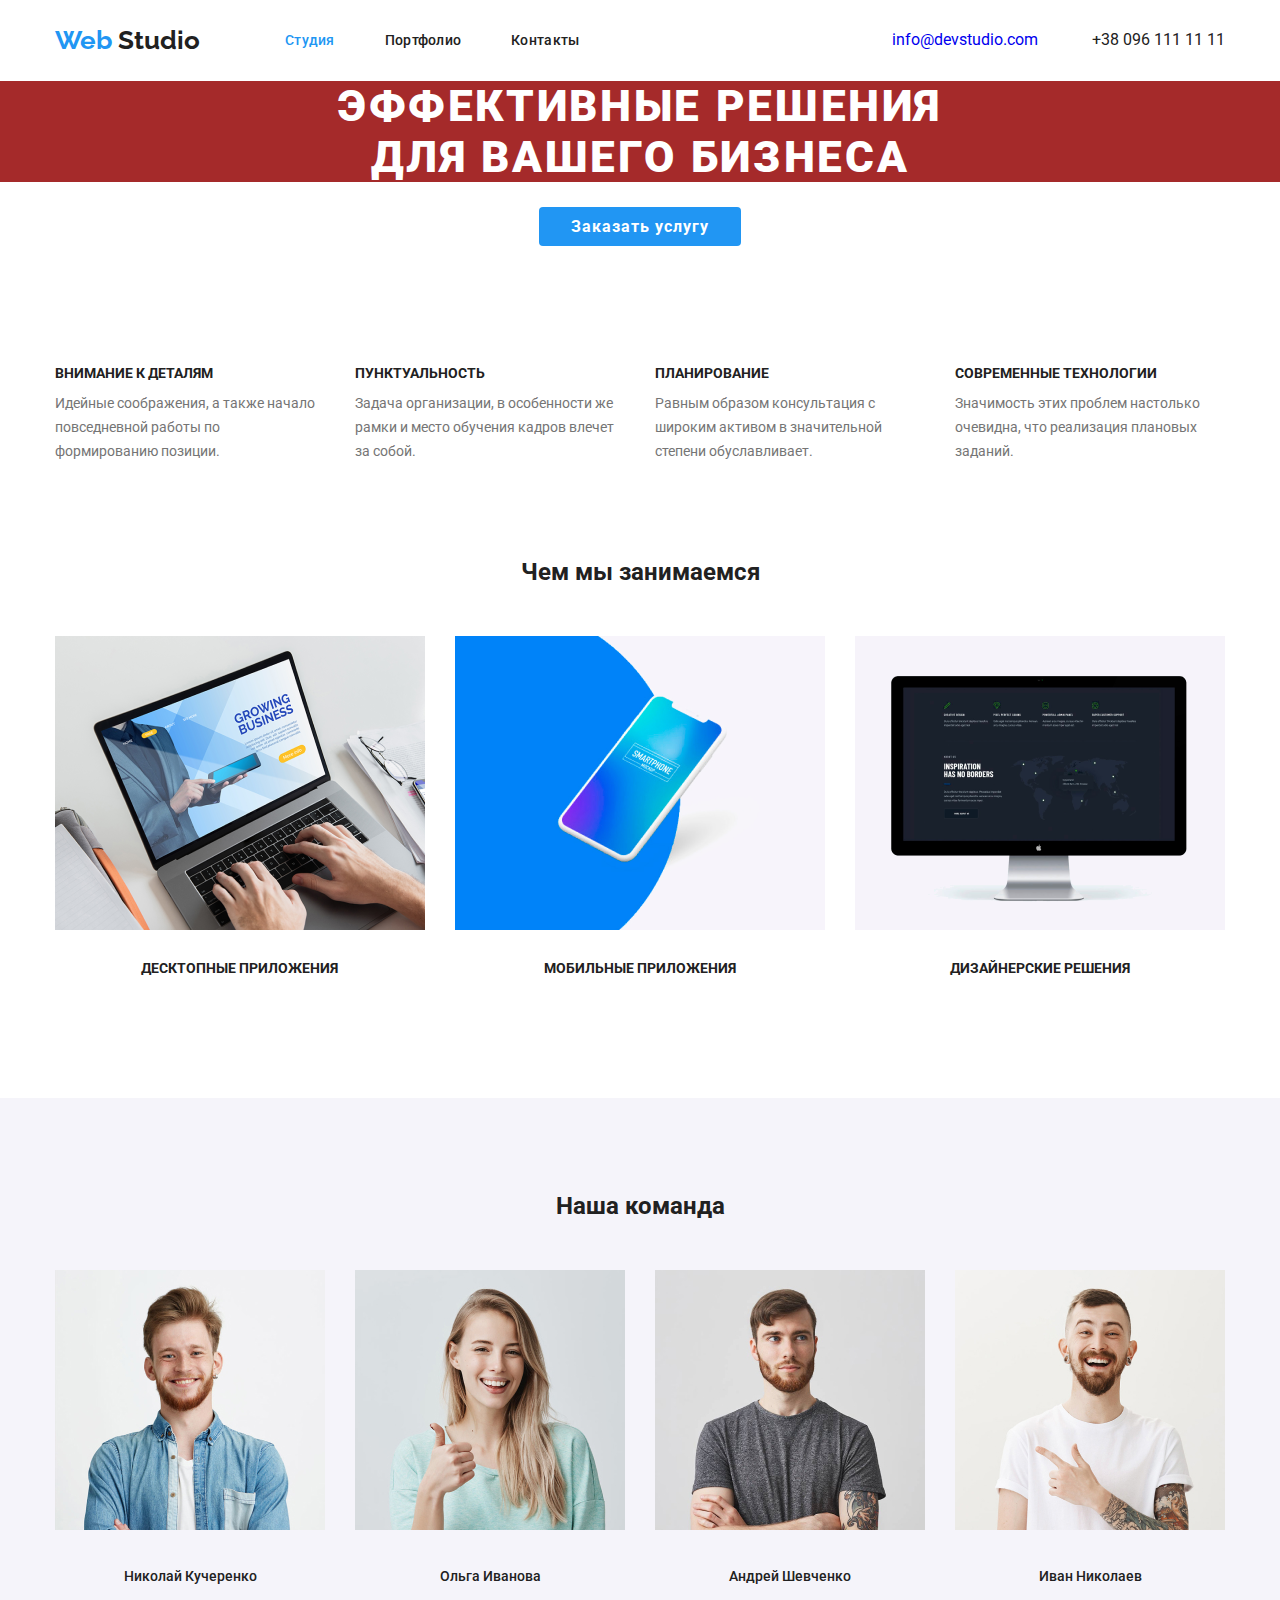
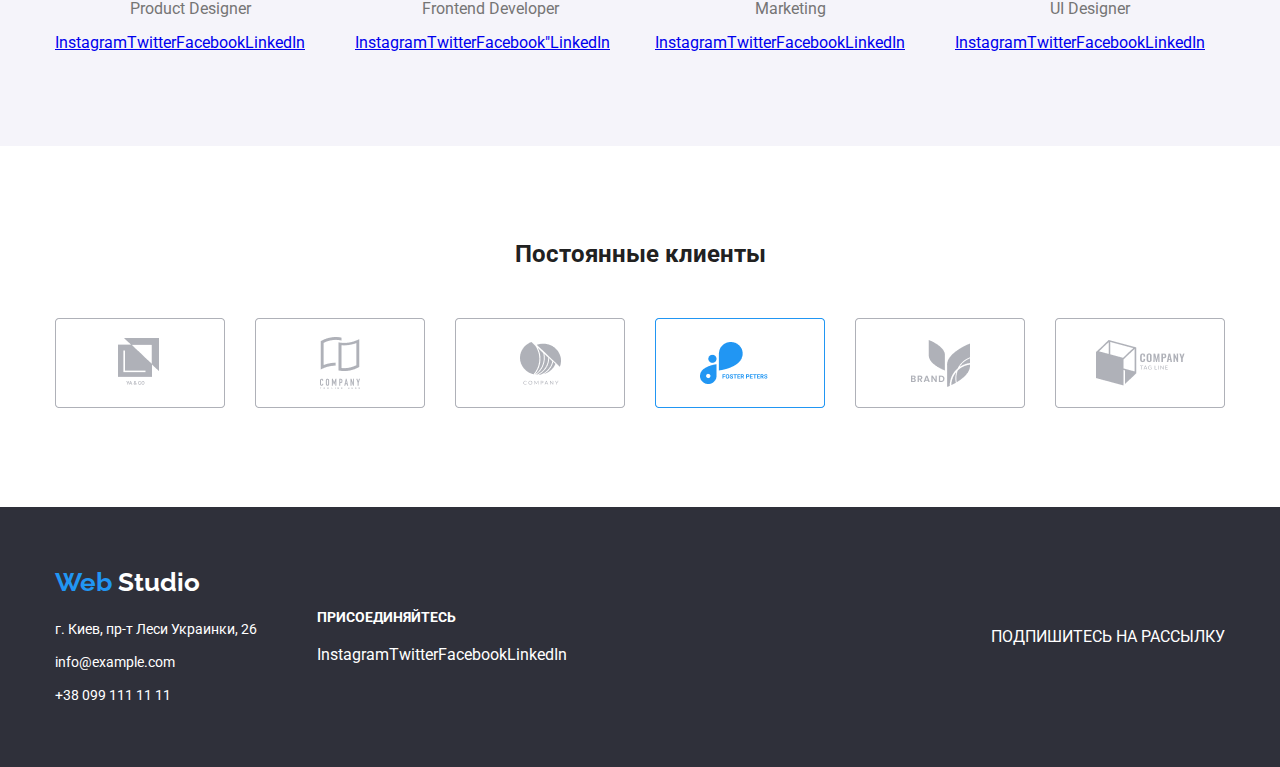
==== index.html @ 1de82f8b "Files from HW 3 added" ====
<!DOCTYPE html>
<html lang="ru">
  <head>
    <meta charset="UTF-8" />
    <meta name="viewport" content="width=device-width, initial-scale=1.0" />
    <title>Студия</title>
    <link
      href="https://fonts.googleapis.com/css2?family=Raleway:wght@700&family=Roboto:wght@400;500;700;900&display=swap"
      rel="stylesheet"
    />
    <link rel="stylesheet" href="./css/normalize.css" />
    <link rel="stylesheet" href="./css/styles.css" />
  </head>

  <body>
    <header class="page-header">
      <div class="container flexbox page-content">
        <a class="logo link" href="./">
          <span>
            <span class="web"> Web </span>
            <span class="studio">Studio</span>
          </span>
        </a>

        <nav class="navigation">
          <ul class="site-nav list menu-list">
            <li class="menu-item">
              <a href="#" class="link current">Студия</a>
            </li>
            <li class="menu-item">
              <a href="./portfolio.html" class="link">Портфолио</a>
            </li>
            <li class="menu-item"><a href="#" class="link">Контакты</a></li>
          </ul>
        </nav>
        <div class="contact-us">
          <a href="mailto:info@devstudio.com" class="mail-link link"
            >info@devstudio.com</a
          >
          <a href="tel:+380961111111" class="tel-link link"
            >+38 096 111 11 11</a
          >
        </div>
      </div>
    </header>
    <main>
      <section class="hero">
        <h1 class="hero-title">
          Эффективные решения <br />
          для вашего бизнеса
        </h1>
        <a class="button link" href="#">Заказать услугу</a>
      </section>
      <section class="section section-padding advantage">
        <div class="container flexbox">
          <h2 class="section-title visually-hidden">Наши преимущества</h2>
          <ul class="list advantage-list">
            <li class="advantage-item">
              <h3 class="advantage-title">Внимание к деталям</h3>
              <p class="advantage-text">
                Идейные соображения, а также начало повседневной работы по
                формированию позиции.
              </p>
            </li>
            <li class="advantage-item">
              <h3 class="advantage-title">Пунктуальность</h3>
              <p class="advantage-text">
                Задача организации, в особенности же рамки и место обучения
                кадров влечет за собой.
              </p>
            </li>
            <li class="advantage-item">
              <h3 class="advantage-title">Планирование</h3>
              <p class="advantage-text">
                Равным образом консультация с широким активом в значительной
                степени обуславливает.
              </p>
            </li>
            <li class="advantage-item">
              <h3 class="advantage-title">Современные технологии</h3>
              <p class="advantage-text">
                Значимость этих проблем настолько очевидна, что реализация
                плановых заданий.
              </p>
            </li>
          </ul>
        </div>
      </section>
      <section class="section padding-bottom occupations">
        <div class="container">
          <h2 class="section-title">Чем мы занимаемся</h2>
          <ul class="list occupations-list">
            <li class="occupations-item">
              <img src="./images/desktop-app.png" alt="Десктопные приложения" />
              <p class="work-title">Десктопные приложения</p>
            </li>
            <li class="occupations-item">
              <img src="./images/mobile-app.png" alt="Мобильные приложения" />
              <p class="work-title">Мобильные приложения</p>
            </li>
            <li class="occupations-item">
              <img
                src="./images/design-solution.png"
                alt="Дизайнерские решения"
              />
              <p class="work-title">Дизайнерские решения</p>
            </li>
          </ul>
        </div>
      </section>
      <section class="section team-background section-padding members">
        <div class="container">
          <h2 class="section-title">Наша команда</h2>
          <ul class="list members-list">
            <li class="members-item">
              <img src="./images/team-1.jpg" alt="Николай Кучеренко" />
              <h3 class="team">Николай Кучеренко</h3>
              <p class="team-position" lang="en">Product Designer</p>
              <ul class="socials-list list">
                <li>
                  <a href="#" aria-label="ссылка Instagram">Instagram</a>
                </li>
                <li>
                  <a href="#" aria-label="ссылка Twitter">Twitter</a>
                </li>
                <li>
                  <a href="#" aria-label="ссылка Facebook">Facebook</a>
                </li>
                <li>
                  <a href="#" aria-label="ссылка LinkedIn">LinkedIn</a>
                </li>
              </ul>
            </li>
            <li class="members-item">
              <img src="./images/team-2.jpg" alt="Ольга Иванова" />
              <h3 class="team">Ольга Иванова</h3>
              <p class="team-position" lang="en">Frontend Developer</p>
              <ul class="socials-list list">
                <li>
                  <a href="#" aria-label="ссылка Instagram">Instagram</a>
                </li>
                <li>
                  <a href="#" aria-label="ссылка Twitter">Twitter</a>
                </li>
                <li>
                  <a href="#" aria-label="ссылка Facebook">Facebook"</a>
                </li>
                <li>
                  <a href="#" aria-label="ссылка LinkedIn">LinkedIn</a>
                </li>
              </ul>
            </li>
            <li class="members-item">
              <img src="./images/team-3.jpg" alt="Андрей Шевченко" />
              <h3 class="team">Андрей Шевченко</h3>
              <p class="team-position" lang="en">Marketing</p>
              <ul class="socials-list list">
                <li>
                  <a href="#" aria-label="ссылка Instagram">Instagram</a>
                </li>
                <li>
                  <a href="#" aria-label="ссылка Twitter">Twitter</a>
                </li>
                <li>
                  <a href="#" aria-label="ссылка Facebook">Facebook</a>
                </li>
                <li>
                  <a href="#" aria-label="ссылка LinkedIn">LinkedIn</a>
                </li>
              </ul>
            </li>
            <li class="members-item">
              <img src="./images/team-4.jpg" alt="Иван Николаев" />
              <h3 class="team">Иван Николаев</h3>
              <p class="team-position" lang="en">UI Designer</p>
              <ul class="socials-list list">
                <li>
                  <a href="#" aria-label="ссылка Instagram">Instagram</a>
                </li>
                <li>
                  <a href="#" aria-label="ссылка Twitter">Twitter</a>
                </li>
                <li>
                  <a href="#" aria-label="ссылка Facebook">Facebook</a>
                </li>
                <li>
                  <a href="#" aria-label="ссылка LinkedIn">LinkedIn</a>
                </li>
              </ul>
            </li>
          </ul>
        </div>
      </section>
      <section class="section clients section-padding">
        <div class="container">
          <h2 class="section-title">Постоянные клиенты</h2>
          <ul class="list clients-list">
            <li class="clients-item">
              <img src="./images/client-1.png" alt="Client-1" />
            </li>
            <li class="clients-item">
              <img src="./images/client-2.png" alt="Client-2" />
            </li>
            <li class="clients-item">
              <img src="./images/client-3.png" alt="Client-3" />
            </li>
            <li class="clients-item">
              <img src="./images/client-4.png" alt="Client-4" />
            </li>
            <li class="clients-item">
              <img src="./images/client-5.png" alt="Client-5" />
            </li>
            <li class="clients-item">
              <img src="./images/client-6.png" alt="Client-6" />
            </li>
          </ul>
        </div>
      </section>
    </main>
    <footer class="footer">
      <div class="container footer-flex">
        <div class="footer-info">
          <a class="link logo logo-footer" href="./"
            ><span class="web"> Web </span>
            <span class="studio-footer"> Studio </span></a
          >
          <address>
            <ul class="list contacts">
              <li class="contacts-item">
                <a
                  href="https://goo.gl/maps/ffvtFqzXijoDNauG9"
                  target="_blank"
                  rel="noopener noreferrer"
                  class="link"
                  >г. Киев, пр-т Леси Украинки, 26</a
                >
              </li>
              <li class="contacts-item">
                <a href="mailto:info@example.com " class="link"
                  >info@example.com</a
                >
              </li>
              <li class="contacts-item">
                <a href="tel:+380991111111" class="link">+38 099 111 11 11</a>
              </li>
            </ul>
          </address>
        </div>
        <div class="footer-join">
          <p class="call">Присоединяйтесь</p>
          <ul class="join-list list">
            <li>
              <a
                class="link"
                href="https://www.instagram.com/"
                target="_blank"
                rel="noopener noreferrer"
                aria-label="ссылка Инстаграм"
                >Instagram
              </a>
            </li>
            <li>
              <a
                class="link"
                href="https://twitter.com/"
                target="_blank"
                rel="noopener noreferrer"
                aria-label="ссылка Твиттер"
              >
                Twitter</a
              >
            </li>
            <li>
              <a
                class="link"
                href="https://facebook.com/"
                target="_blank"
                rel="noopener noreferrer"
                aria-label="ссылка Фейсбук"
              >
                Facebook</a
              >
            </li>
            <li>
              <a
                class="link"
                href="https://www.linkedin.com/"
                target="_blank"
                rel="noopener noreferrer"
                aria-label="ссылка Линкедин"
                >LinkedIn
              </a>
            </li>
          </ul>
        </div>
        <div class="subscribe">
          <p>Подпишитесь на рассылку</p>
        </div>
      </div>
    </footer>
  </body>
</html>
---- css/styles.css ----
/*
Font-family:
Logo:Raleway 700
Text: Roboto 400, 500, 700
*/

/*
Palette:
title-color:#212121;
text-colour:#757575;
white-color:#FFFFFF;
accent-color:#2196F3;
*/

:root {
  --title-color: #212121;
  --text-color: #757575;
  --white-color: #ffffff;
  --accent-color: #2196f3;
  --team-color: #f5f4fa;
}

html {
  box-sizing: border-box;
}
*,
*::before,
*::after {
  box-sizing: inherit;
}

body {
  margin: 0;
  color: var(--text-color);
  background-color: var(--white-color);

  font-family: roboto, sans-serif;
}

h1,
h2,
h3,
p {
  margin-top: 0;
  margin-bottom: 0;
}

.container {
  width: 1200px;
  padding-left: 15px;
  padding-right: 15px;
  margin-left: auto;
  margin-right: auto;
  /* outline: 2px solid tomato; */
}

/* .section {
  background-color: aqua;
  outline: 2px solid black;
} */

.section-padding {
  padding-top: 94px;
  padding-bottom: 94px;
}

.padding-bottom {
  padding-bottom: 94px;
}

.flexbox {
  display: flex;
  /* justify-content: flex-end; */
  align-items: center;
}

.list {
  list-style: none;
  padding: 0;
  margin: 0;
}

.menu-list {
  display: flex;
}

.menu-item:not(:last-child) {
  margin-right: 50px;
  /* padding: 32px; */
}

.contact-us {
  margin-left: auto;
}

.page-content {
  /* display: flex; */
  padding-top: 25px;
  padding-bottom: 25px;
  align-items: center;
  background-color: #ffffff;
}

.link {
  text-decoration: none;
}

/* Logo */

.logo {
  font-family: Raleway;
  font-weight: 700;
  font-size: 26px;
  line-height: 1.19;

  margin-right: 85px;

  color: var(--accent-color);
}

.web {
  color: var(--accent-color);
}

.studio {
  color: var(--title-color);
}

.studio-footer {
  color: var(--white-color);
}

.logo:hover {
  background-color: blueviolet;
}

.mail-link {
  margin-right: 50px;
}

.tel-link {
  margin-right: 0;
  color: var(--title-color);
}

/* Site-nav */

.site-nav {
  font-weight: 500;
  font-size: 14px;
  line-height: 16px;
  letter-spacing: 0.02em;

  color: var(--title-color);
}

.site-nav .link {
  text-decoration: none;
  color: var(--title-color);
}

.site-nav .link:hover,
.site-nav .link:focus {
  color: var(--accent-color);
}

.site-nav .link.current {
  color: var(--accent-color);
}
/* Section */
.section-title {
  color: var(--title-color);
  margin-bottom: 50px;

  font-weight: 700;
  font-size: 36;
  line-height: 1.17;
  text-align: center;
}

/* Hero */

.hero {
  text-align: center;
}
.hero-title {
  font-weight: 900;
  font-size: 44px;
  line-height: 1, 36;

  text-align: center;
  letter-spacing: 0.06em;
  text-transform: uppercase;

  color: var(--white-color);
  background-color: brown;

  margin-top: 0;
  margin-bottom: 30px;
}

.button {
  font-weight: 700;
  font-size: 16px;
  line-height: 1.88;
  letter-spacing: 0.06em;

  color: var(--white-color);
  background-color: var(--accent-color);
  padding: 10px 32px;
  border: none;
  border-radius: 4px;
  min-width: 200px;
}

/* Work and Advantages */

.visually-hidden {
  position: absolute !important;
  clip: rect(1px 1px 1px 1px);
  /* IE6, IE7 */
  clip: rect(1px, 1px, 1px, 1px);
  padding: 0 !important;
  border: 0 !important;
  height: 1px !important;
  width: 1px !important;
  overflow: hidden;
}

.advantage-title {
  margin-top: 30px;
}

.advantage-title,
.work-title {
  font-weight: 700;
  font-size: 14px;
  line-height: 1.14;
  text-transform: uppercase;
  color: var(--title-color);
}

.work-title {
  padding-top: 27px;
  padding-bottom: 27px;
  text-align: center;
}

.advantage-item,
.members-item {
  width: calc((100% - 30px * 3) / 4);
}

.advantage-item:not(:nth-child(4n)),
.members-item:not(:nth-child(4n)) {
  margin-right: 30px;
}

.advantage-text {
  margin-top: 10px;
}

.advantage-text,
.contacts {
  font-style: normal;
  font-weight: 400;
  font-size: 14px;
  line-height: 1.71;
}

/* Flexbox */

.advantage-list,
.occupations-list,
.members-list,
.socials-list,
.clients-list,
.project-list {
  display: flex;
  flex-wrap: wrap;
}

.occupations-item {
  width: calc((100% - 30px * 2) / 3);
}

.occupations-item:not(:nth-child(3n)) {
  margin-right: 30px;
}

/* Team */

.team-background {
  background-color: var(--team-color);
}

.team {
  color: var(--title-color);
  font-weight: 500;
  font-size: 14px;
  line-height: 1.71;
  margin-top: 30px;
  text-align: center;
}

.team-position {
  font-size: 16px;
  line-height: 1.19;
  margin-top: 10px;
  margin-bottom: 16px;
  text-align: center;
}
/* Clients */

.clients-item {
  width: calc((100% - 30px * 5) / 6);
}

.clients-item:not(:nth-child(6n)) {
  margin-right: 30px;
}

/* Footer */
.footer {
  background: #2f303a;
  color: var(--white-color);
  padding-top: 60px;
  padding-bottom: 60px;
}

.footer-flex {
  display: flex;
  align-items: center;
}

.footer-info {
  margin-right: 30px;
}

.footer .link {
  color: var(--white-color);
}

.logo-footer {
  display: inline-block;
  margin-bottom: 20px;
}

.call {
  font-weight: 700;
  font-size: 14px;
  line-height: 1.14;
  text-transform: uppercase;
  margin-bottom: 20px;
}

.contacts {
  margin-right: 30px;
}

.contacts-item:not(:last-child) {
  margin-bottom: 9px;
}

.subscribe {
  margin-left: auto;
  text-transform: uppercase;
}

.join-list {
  display: flex;
}

/* Styles for Portfolio */

.button-list {
  display: flex;
  margin-bottom: 56px;
  justify-content: center;
}

.button-item:not(:last-child) {
  margin-right: 8px;
}

.button-filter {
  font-weight: 500;
  font-size: 16px;
  line-height: 1.62;

  color: var(--title-color);
  padding: 6px 22px;
  border-radius: 4px;
  border: none;
  background-color: var(--team-color);
  color: var(--title-color);
}

.button-filter:hover,
.button-filter:focus {
  color: var(--white-color);
  background-color: var(--accent-color);
}

.project-item {
  width: calc((100% - 30px * 2) / 3);
  margin-bottom: 30px;
}

.project-item:not(:nth-child(3n)) {
  margin-right: 30px;
}

.project-title {
  font-weight: 700;
  font-size: 18px;
  line-height: 2;
  letter-spacing: 0.06em;
  color: var(--title-color);

  padding-top: 20px;
  padding-left: 24px;
}

.project-type {
  font-weight: 400;
  font-size: 18px;
  line-height: 1.88;

  color: var(--text-color);
  padding-top: 4px;
  padding-left: 24px;
}

.project-text {
  font-weight: 400;
  font-size: 18px;
  line-height: 1.56;
  color: var(--white-color);
  background-color: var(--accent-color);
}
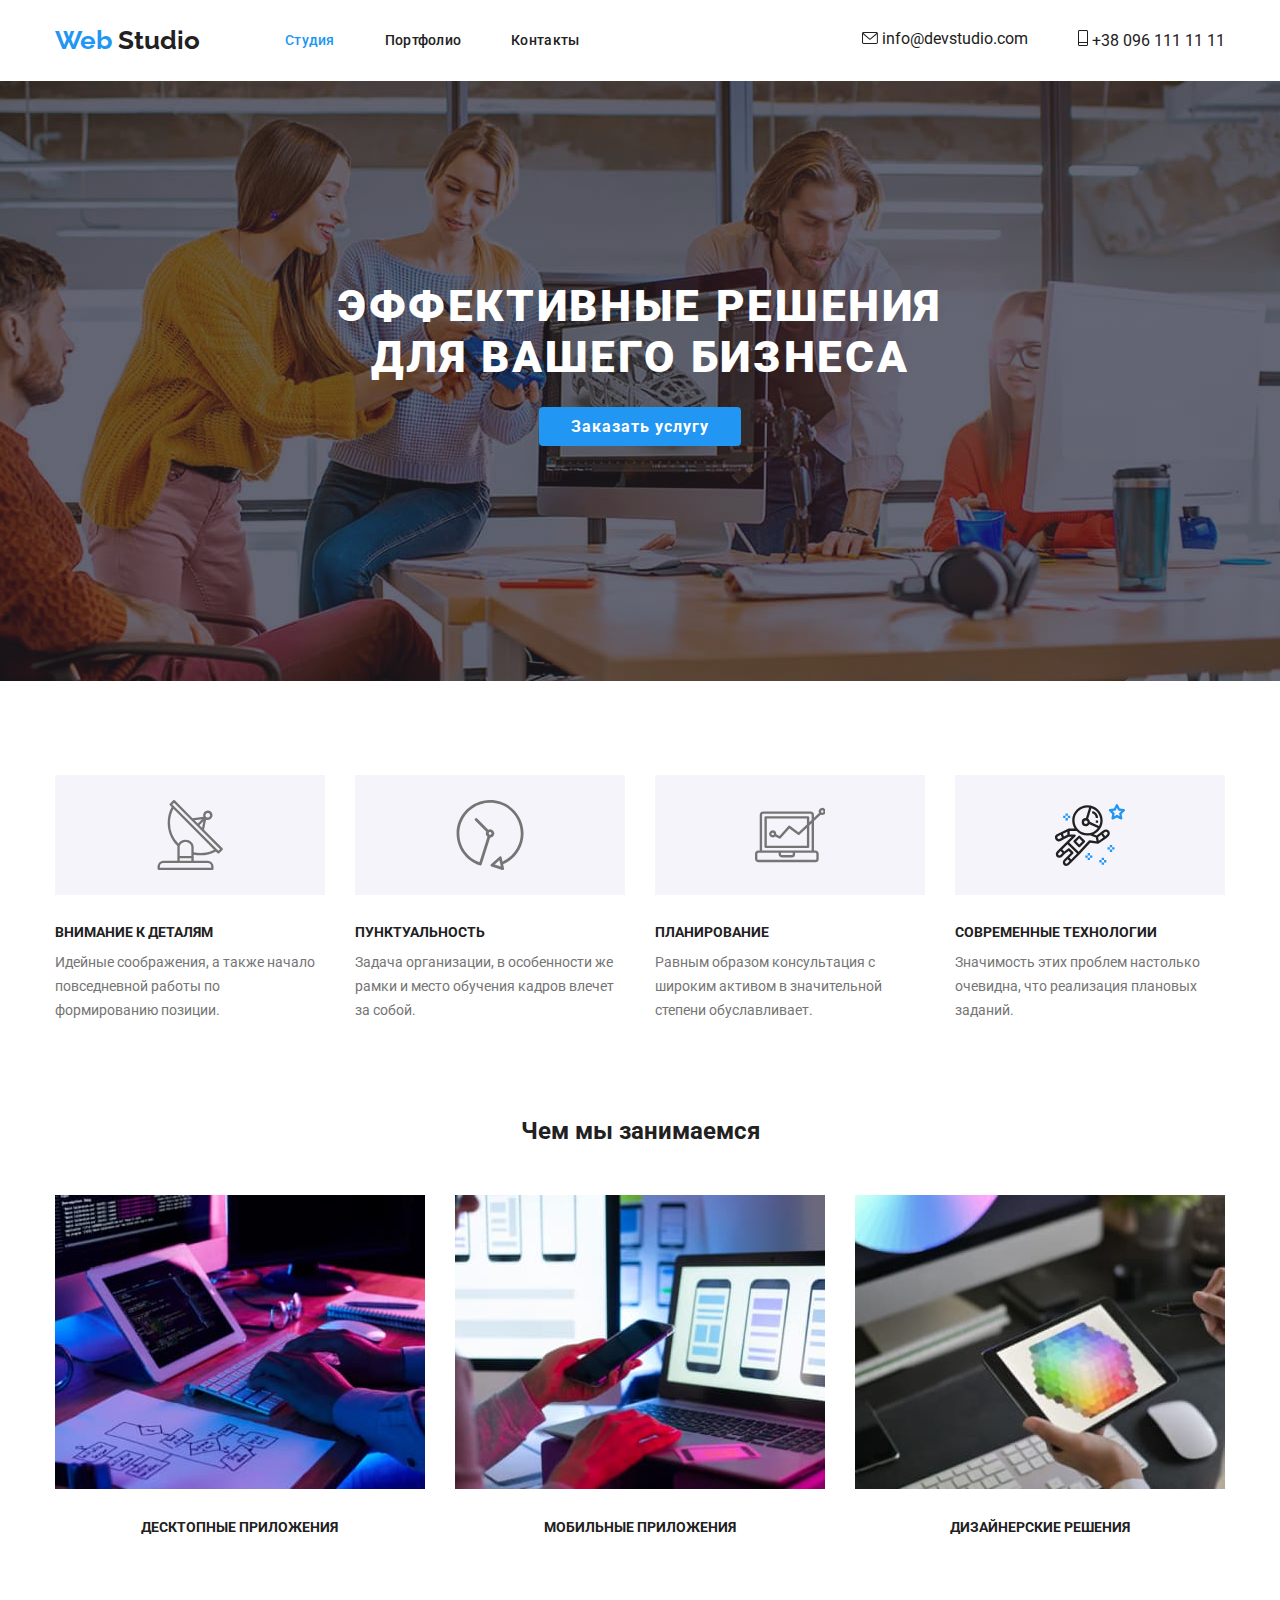
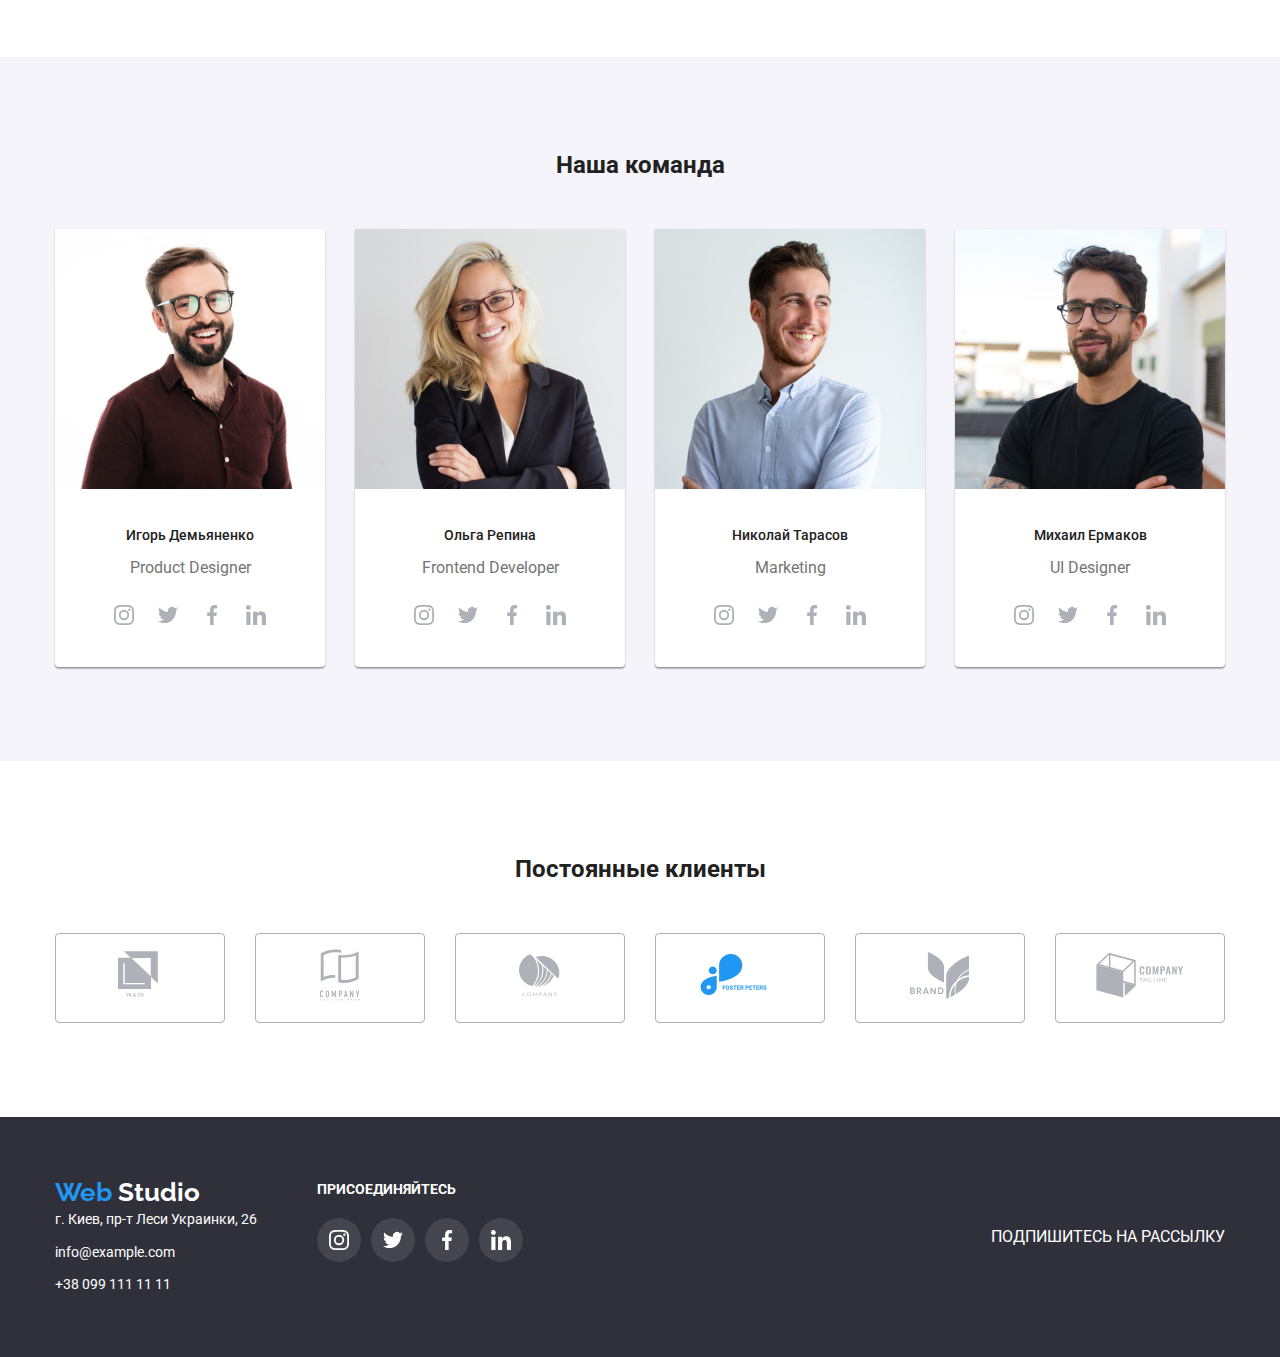
==== commit 8048afc6: "Draft to submit Hw-04" ====
--- a/index.html
+++ b/index.html
@@ -34,28 +34,43 @@
           </ul>
         </nav>
         <div class="contact-us">
-          <a href="mailto:info@devstudio.com" class="mail-link link"
-            >info@devstudio.com</a
+          <a href="mailto:info@devstudio.com" class="mail-link link">
+            <svg class="adv-svg" width="16" height="12">
+              <use href="./svg-optimized/sprite-t.svg#icon-envelope"></use>
+            </svg>
+            info@devstudio.com</a
           >
-          <a href="tel:+380961111111" class="tel-link link"
-            >+38 096 111 11 11</a
+
+          <a href="tel:+380961111111" class="tel-link link">
+            <svg class="adv-svg" width="10" height="16">
+              <use href="./svg-optimized/sprite-t.svg#icon-mobile"></use>
+            </svg>
+            +38 096 111 11 11</a
           >
         </div>
       </div>
     </header>
     <main>
       <section class="hero">
-        <h1 class="hero-title">
-          Эффективные решения <br />
-          для вашего бизнеса
-        </h1>
-        <a class="button link" href="#">Заказать услугу</a>
+        <div class="hero-content">
+          <h1 class="hero-title">
+            Эффективные решения <br />
+            для вашего бизнеса
+          </h1>
+          <a class="button link" href="#">Заказать услугу</a>
+        </div>
       </section>
       <section class="section section-padding advantage">
         <div class="container flexbox">
           <h2 class="section-title visually-hidden">Наши преимущества</h2>
           <ul class="list advantage-list">
             <li class="advantage-item">
+              <div class="adv-icon">
+                <svg class="adv-svg" width="70" height="70">
+                  <use href="./svg-optimized/sprite-t.svg#icon-satellite"></use>
+                </svg>
+              </div>
+
               <h3 class="advantage-title">Внимание к деталям</h3>
               <p class="advantage-text">
                 Идейные соображения, а также начало повседневной работы по
@@ -63,6 +78,11 @@
               </p>
             </li>
             <li class="advantage-item">
+              <div class="adv-icon">
+                <svg class="adv-svg" width="70" height="70">
+                  <use href="./svg-optimized/sprite-t.svg#icon-clock"></use>
+                </svg>
+              </div>
               <h3 class="advantage-title">Пунктуальность</h3>
               <p class="advantage-text">
                 Задача организации, в особенности же рамки и место обучения
@@ -70,6 +90,11 @@
               </p>
             </li>
             <li class="advantage-item">
+              <div class="adv-icon">
+                <svg class="adv-svg" width="70" height="70">
+                  <use href="./svg-optimized/sprite-t.svg#icon-diagram"></use>
+                </svg>
+              </div>
               <h3 class="advantage-title">Планирование</h3>
               <p class="advantage-text">
                 Равным образом консультация с широким активом в значительной
@@ -77,6 +102,11 @@
               </p>
             </li>
             <li class="advantage-item">
+              <div class="adv-icon">
+                <svg class="adv-svg" width="70" height="70">
+                  <use href="./svg-optimized/sprite-t.svg#icon-astronaut"></use>
+                </svg>
+              </div>
               <h3 class="advantage-title">Современные технологии</h3>
               <p class="advantage-text">
                 Значимость этих проблем настолько очевидна, что реализация
@@ -91,18 +121,15 @@
           <h2 class="section-title">Чем мы занимаемся</h2>
           <ul class="list occupations-list">
             <li class="occupations-item">
-              <img src="./images/desktop-app.png" alt="Десктопные приложения" />
+              <img src="./images/we-do-1.jpg" alt="Десктопные приложения" />
               <p class="work-title">Десктопные приложения</p>
             </li>
             <li class="occupations-item">
-              <img src="./images/mobile-app.png" alt="Мобильные приложения" />
+              <img src="./images/we-do-2.jpg" alt="Мобильные приложения" />
               <p class="work-title">Мобильные приложения</p>
             </li>
             <li class="occupations-item">
-              <img
-                src="./images/design-solution.png"
-                alt="Дизайнерские решения"
-              />
+              <img src="./images/we-do-3.jpg" alt="Дизайнерские решения" />
               <p class="work-title">Дизайнерские решения</p>
             </li>
           </ul>
@@ -113,78 +140,291 @@
           <h2 class="section-title">Наша команда</h2>
           <ul class="list members-list">
             <li class="members-item">
-              <img src="./images/team-1.jpg" alt="Николай Кучеренко" />
-              <h3 class="team">Николай Кучеренко</h3>
+              <img
+                src="./images/team-member-1.jpg"
+                alt="Игорь Демьяненко"
+                width="270"
+                height="260"
+              />
+              <h3 class="team">Игорь Демьяненко</h3>
               <p class="team-position" lang="en">Product Designer</p>
               <ul class="socials-list list">
-                <li>
-                  <a href="#" aria-label="ссылка Instagram">Instagram</a>
-                </li>
-                <li>
-                  <a href="#" aria-label="ссылка Twitter">Twitter</a>
-                </li>
-                <li>
-                  <a href="#" aria-label="ссылка Facebook">Facebook</a>
-                </li>
-                <li>
-                  <a href="#" aria-label="ссылка LinkedIn">LinkedIn</a>
+                <li class="team-social">
+                  <a
+                    class="social-item"
+                    href="https://www.instagram.com/"
+                    target="_blank"
+                    rel="noopener noreferrer"
+                    aria-label="ссылка Instagram"
+                  >
+                    <svg class="social-svg" width="20" height="20">
+                      <use
+                        href="./svg-optimized/sprite-t.svg#icon-instagram"
+                      ></use>
+                    </svg>
+                  </a>
+                </li>
+                <li class="team-social">
+                  <a
+                    class="social-item"
+                    href="https://www.twitter.com"
+                    target="_blank"
+                    rel="noopener noreferrer"
+                    aria-label="ссылка Twitter"
+                  >
+                    <svg class="social-svg" width="20" height="20">
+                      <use
+                        href="./svg-optimized/sprite-t.svg#icon-twitter"
+                      ></use>
+                    </svg>
+                  </a>
+                </li>
+                <li class="team-social">
+                  <a
+                    class="social-item"
+                    href="https://www.facebook.com"
+                    target="_blank"
+                    rel="noopener noreferrer"
+                    aria-label="ссылка Facebook"
+                  >
+                    <svg class="social-svg" width="20" height="20">
+                      <use
+                        href="./svg-optimized/sprite-t.svg#icon-facebook"
+                      ></use>
+                    </svg>
+                  </a>
+                </li>
+                <li class="team-social">
+                  <a
+                    class="social-item"
+                    href="https://www.linkedin.com"
+                    target="_blank"
+                    rel="noopener noreferrer"
+                    aria-label="ссылка LinkedIn"
+                  >
+                    <svg class="social-svg" width="20" height="20">
+                      <use
+                        href="./svg-optimized/sprite-t.svg#icon-linkedin"
+                      ></use>
+                    </svg>
+                  </a>
                 </li>
               </ul>
             </li>
             <li class="members-item">
-              <img src="./images/team-2.jpg" alt="Ольга Иванова" />
-              <h3 class="team">Ольга Иванова</h3>
+              <img
+                src="./images/team-member-2.jpg"
+                alt="Ольга Репина"
+                width="270"
+                height="260"
+              />
+              <h3 class="team">Ольга Репина</h3>
               <p class="team-position" lang="en">Frontend Developer</p>
               <ul class="socials-list list">
-                <li>
-                  <a href="#" aria-label="ссылка Instagram">Instagram</a>
-                </li>
-                <li>
-                  <a href="#" aria-label="ссылка Twitter">Twitter</a>
-                </li>
-                <li>
-                  <a href="#" aria-label="ссылка Facebook">Facebook"</a>
-                </li>
-                <li>
-                  <a href="#" aria-label="ссылка LinkedIn">LinkedIn</a>
+                <li class="team-social">
+                  <a
+                    class="social-item"
+                    href="https://www.instagram.com/"
+                    target="_blank"
+                    rel="noopener noreferrer"
+                    aria-label="ссылка Instagram"
+                  >
+                    <svg class="social-svg" width="20" height="20">
+                      <use
+                        href="./svg-optimized/sprite-t.svg#icon-instagram"
+                      ></use>
+                    </svg>
+                  </a>
+                </li>
+                <li class="team-social">
+                  <a
+                    class="social-item"
+                    href="https://www.twitter.com"
+                    target="_blank"
+                    rel="noopener noreferrer"
+                    aria-label="ссылка Twitter"
+                  >
+                    <svg class="social-svg" width="20" height="20">
+                      <use
+                        href="./svg-optimized/sprite-t.svg#icon-twitter"
+                      ></use>
+                    </svg>
+                  </a>
+                </li>
+                <li class="team-social">
+                  <a
+                    class="social-item"
+                    href="https://www.facebook.com"
+                    target="_blank"
+                    rel="noopener noreferrer"
+                    aria-label="ссылка Facebook"
+                  >
+                    <svg class="social-svg" width="20" height="20">
+                      <use
+                        href="./svg-optimized/sprite-t.svg#icon-facebook"
+                      ></use>
+                    </svg>
+                  </a>
+                </li>
+                <li class="team-social">
+                  <a
+                    class="social-item"
+                    href="https://www.linkedin.com"
+                    target="_blank"
+                    rel="noopener noreferrer"
+                    aria-label="ссылка LinkedIn"
+                  >
+                    <svg class="social-svg" width="20" height="20">
+                      <use
+                        href="./svg-optimized/sprite-t.svg#icon-linkedin"
+                      ></use>
+                    </svg>
+                  </a>
                 </li>
               </ul>
             </li>
             <li class="members-item">
-              <img src="./images/team-3.jpg" alt="Андрей Шевченко" />
-              <h3 class="team">Андрей Шевченко</h3>
+              <img
+                src="./images/team-member-3.jpg"
+                alt="Николай Тарасов"
+                width="270"
+                height="260"
+              />
+              <h3 class="team">Николай Тарасов</h3>
               <p class="team-position" lang="en">Marketing</p>
               <ul class="socials-list list">
-                <li>
-                  <a href="#" aria-label="ссылка Instagram">Instagram</a>
-                </li>
-                <li>
-                  <a href="#" aria-label="ссылка Twitter">Twitter</a>
-                </li>
-                <li>
-                  <a href="#" aria-label="ссылка Facebook">Facebook</a>
-                </li>
-                <li>
-                  <a href="#" aria-label="ссылка LinkedIn">LinkedIn</a>
+                <li class="team-social">
+                  <a
+                    class="social-item"
+                    href="https://www.instagram.com/"
+                    target="_blank"
+                    rel="noopener noreferrer"
+                    aria-label="ссылка Instagram"
+                  >
+                    <svg class="social-svg" width="20" height="20">
+                      <use
+                        href="./svg-optimized/sprite-t.svg#icon-instagram"
+                      ></use>
+                    </svg>
+                  </a>
+                </li>
+                <li class="team-social">
+                  <a
+                    class="social-item"
+                    href="https://www.twitter.com"
+                    target="_blank"
+                    rel="noopener noreferrer"
+                    aria-label="ссылка Twitter"
+                  >
+                    <svg class="social-svg" width="20" height="20">
+                      <use
+                        href="./svg-optimized/sprite-t.svg#icon-twitter"
+                      ></use>
+                    </svg>
+                  </a>
+                </li>
+                <li class="team-social">
+                  <a
+                    class="social-item"
+                    href="https://www.facebook.com"
+                    target="_blank"
+                    rel="noopener noreferrer"
+                    aria-label="ссылка Facebook"
+                  >
+                    <svg class="social-svg" width="20" height="20">
+                      <use
+                        href="./svg-optimized/sprite-t.svg#icon-facebook"
+                      ></use>
+                    </svg>
+                  </a>
+                </li>
+                <li class="team-social">
+                  <a
+                    class="social-item"
+                    href="https://www.linkedin.com"
+                    target="_blank"
+                    rel="noopener noreferrer"
+                    aria-label="ссылка LinkedIn"
+                  >
+                    <svg class="social-svg" width="20" height="20">
+                      <use
+                        href="./svg-optimized/sprite-t.svg#icon-linkedin"
+                      ></use>
+                    </svg>
+                  </a>
                 </li>
               </ul>
             </li>
+
             <li class="members-item">
-              <img src="./images/team-4.jpg" alt="Иван Николаев" />
-              <h3 class="team">Иван Николаев</h3>
+              <img
+                src="./images/team-member-4.jpg"
+                alt="Михаил Ермаков"
+                width="270"
+                height="260"
+              />
+              <h3 class="team">Михаил Ермаков</h3>
               <p class="team-position" lang="en">UI Designer</p>
               <ul class="socials-list list">
-                <li>
-                  <a href="#" aria-label="ссылка Instagram">Instagram</a>
-                </li>
-                <li>
-                  <a href="#" aria-label="ссылка Twitter">Twitter</a>
-                </li>
-                <li>
-                  <a href="#" aria-label="ссылка Facebook">Facebook</a>
-                </li>
-                <li>
-                  <a href="#" aria-label="ссылка LinkedIn">LinkedIn</a>
+                <li class="team-social">
+                  <a
+                    class="social-item"
+                    href="https://www.instagram.com/"
+                    target="_blank"
+                    rel="noopener noreferrer"
+                    aria-label="ссылка Instagram"
+                  >
+                    <svg class="social-svg" width="20" height="20">
+                      <use
+                        href="./svg-optimized/sprite-t.svg#icon-instagram"
+                      ></use>
+                    </svg>
+                  </a>
+                </li>
+                <li class="team-social">
+                  <a
+                    class="social-item"
+                    href="https://www.twitter.com"
+                    target="_blank"
+                    rel="noopener noreferrer"
+                    aria-label="ссылка Twitter"
+                  >
+                    <svg class="social-svg" width="20" height="20">
+                      <use
+                        href="./svg-optimized/sprite-t.svg#icon-twitter"
+                      ></use>
+                    </svg>
+                  </a>
+                </li>
+                <li class="team-social">
+                  <a
+                    class="social-item"
+                    href="https://www.facebook.com"
+                    target="_blank"
+                    rel="noopener noreferrer"
+                    aria-label="ссылка Facebook"
+                  >
+                    <svg class="social-svg" width="20" height="20">
+                      <use
+                        href="./svg-optimized/sprite-t.svg#icon-facebook"
+                      ></use>
+                    </svg>
+                  </a>
+                </li>
+                <li class="team-social">
+                  <a
+                    class="social-item"
+                    href="https://www.linkedin.com"
+                    target="_blank"
+                    rel="noopener noreferrer"
+                    aria-label="ссылка LinkedIn"
+                  >
+                    <svg class="social-svg" width="20" height="20">
+                      <use
+                        href="./svg-optimized/sprite-t.svg#icon-linkedin"
+                      ></use>
+                    </svg>
+                  </a>
                 </li>
               </ul>
             </li>
@@ -196,22 +436,52 @@
           <h2 class="section-title">Постоянные клиенты</h2>
           <ul class="list clients-list">
             <li class="clients-item">
-              <img src="./images/client-1.png" alt="Client-1" />
+              <a href="">
+                <svg class="adv-svg" width="44" height="49">
+                  <use href="./svg-optimized/sprite-t.svg#icon-client1"></use>
+                </svg>
+              </a>
+              <!-- <img src="./images/client-1.png" alt="Client-1" /> -->
             </li>
             <li class="clients-item">
-              <img src="./images/client-2.png" alt="Client-2" />
+              <a href="">
+                <svg class="adv-svg" width="40" height="52">
+                  <use href="./svg-optimized/sprite-t.svg#icon-client2"></use>
+                </svg>
+              </a>
+              <!-- <img src="./images/client-2.png" alt="Client-2" /> -->
             </li>
             <li class="clients-item">
-              <img src="./images/client-3.png" alt="Client-3" />
+              <a href="">
+                <svg class="adv-svg" width="41" height="43">
+                  <use href="./svg-optimized/sprite-t.svg#icon-client3"></use>
+                </svg>
+              </a>
+              <!-- <img src="./images/client-3.png" alt="Client-3" /> -->
             </li>
             <li class="clients-item">
-              <img src="./images/client-4.png" alt="Client-4" />
+              <a href="">
+                <svg class="adv-svg" width="80" height="42">
+                  <use href="./svg-optimized/sprite-t.svg#icon-client4"></use>
+                </svg>
+              </a>
+              <!-- <img src="./images/client-4.png" alt="Client-4" /> -->
             </li>
             <li class="clients-item">
-              <img src="./images/client-5.png" alt="Client-5" />
+              <a href="">
+                <svg class="adv-svg" width="59" height="47">
+                  <use href="./svg-optimized/sprite-t.svg#icon-client5"></use>
+                </svg>
+              </a>
+              <!-- <img src="./images/client-5.png" alt="Client-5" /> -->
             </li>
             <li class="clients-item">
-              <img src="./images/client-6.png" alt="Client-6" />
+              <a href="">
+                <svg class="adv-svg" width="88" height="45">
+                  <use href="./svg-optimized/sprite-t.svg#icon-client6"></use>
+                </svg>
+              </a>
+              <!-- <img src="./images/client-6.png" alt="Client-6" /> -->
             </li>
           </ul>
         </div>
@@ -249,46 +519,56 @@
         <div class="footer-join">
           <p class="call">Присоединяйтесь</p>
           <ul class="join-list list">
-            <li>
+            <li class="footer-social">
               <a
-                class="link"
+                class="link social-item"
                 href="https://www.instagram.com/"
                 target="_blank"
                 rel="noopener noreferrer"
                 aria-label="ссылка Инстаграм"
-                >Instagram
-              </a>
-            </li>
-            <li>
+              >
+                <svg class="footer-svg" width="20" height="20">
+                  <use href="./svg-optimized/sprite-t.svg#icon-instagram"></use>
+                </svg>
+              </a>
+            </li>
+            <li class="footer-social">
               <a
-                class="link"
+                class="link social-item"
                 href="https://twitter.com/"
                 target="_blank"
                 rel="noopener noreferrer"
                 aria-label="ссылка Твиттер"
               >
-                Twitter</a
-              >
-            </li>
-            <li>
+                <svg class="footer-svg" width="20" height="20">
+                  <use href="./svg-optimized/sprite-t.svg#icon-twitter"></use>
+                </svg>
+              </a>
+            </li>
+            <li class="footer-social">
               <a
-                class="link"
+                class="link social-item"
                 href="https://facebook.com/"
                 target="_blank"
                 rel="noopener noreferrer"
                 aria-label="ссылка Фейсбук"
               >
-                Facebook</a
-              >
-            </li>
-            <li>
+                <svg class="footer-svg" width="20" height="20">
+                  <use href="./svg-optimized/sprite-t.svg#icon-facebook"></use>
+                </svg>
+              </a>
+            </li>
+            <li class="footer-social">
               <a
-                class="link"
+                class="link social-item"
                 href="https://www.linkedin.com/"
                 target="_blank"
                 rel="noopener noreferrer"
                 aria-label="ссылка Линкедин"
-                >LinkedIn
+              >
+                <svg class="footer-svg" width="20" height="20">
+                  <use href="./svg-optimized/sprite-t.svg#icon-linkedin"></use>
+                </svg>
               </a>
             </li>
           </ul>
--- a/css/styles.css
+++ b/css/styles.css
@@ -18,6 +18,7 @@
   --white-color: #ffffff;
   --accent-color: #2196f3;
   --team-color: #f5f4fa;
+  --clients-color: #e5e5e5;
 }
 
 html {
@@ -91,6 +92,21 @@
 
 .contact-us {
   margin-left: auto;
+  display: flex;
+}
+
+.contact-us a:hover,
+.contact-us a:focus {
+  color: var(--accent-color);
+}
+
+.adv-svg {
+  fill: currentColor;
+}
+
+.mail-link:hover .adv-svg,
+.tel-link:hover .adv-svg {
+  fill: var(--accent-color);
 }
 
 .page-content {
@@ -135,6 +151,7 @@
 }
 
 .mail-link {
+  color: var(--title-color);
   margin-right: 50px;
 }
 
@@ -178,11 +195,61 @@
   text-align: center;
 }
 
+.socials-list {
+  justify-content: center;
+}
+
+.social-item {
+  display: inline-flex;
+  justify-content: center;
+  align-items: center;
+  height: 44px;
+  width: 44px;
+
+  margin-bottom: 30px;
+  background-color: var(--white-color);
+  border-radius: 50%;
+}
+
+.social-item:hover,
+.social-item:focus {
+  background-color: var(--accent-color);
+}
+
+.social-item:hover .social-svg,
+.social-item:focus .social-svg {
+  fill: var(--white-color);
+}
+
+.social-svg {
+  fill: #afb1b8;
+}
+
 /* Hero */
 
 .hero {
+  background-image: linear-gradient(
+      to right,
+      rgba(47, 48, 58, 0.4) 0%,
+      rgba(47, 48, 58, 0.4) 100%
+    ),
+    url(../images/hero-image.jpg);
+  background-repeat: no-repeat;
+  background-position: center;
+  background-size: cover;
+  background-color: black;
+  height: 600px;
+  max-width: 1600px;
+  margin-left: auto;
+  margin-right: auto;
   text-align: center;
 }
+
+.hero-content {
+  padding-top: 200px;
+  padding-bottom: 200px;
+}
+
 .hero-title {
   font-weight: 900;
   font-size: 44px;
@@ -193,7 +260,9 @@
   text-transform: uppercase;
 
   color: var(--white-color);
-  background-color: brown;
+  /* background-color: brown; */
+
+  /* background-image: url(../images/hero-image.jpg); */
 
   margin-top: 0;
   margin-bottom: 30px;
@@ -227,6 +296,11 @@
   overflow: hidden;
 }
 
+/* .adv-svg {
+  justify-content: center;
+  align-items: center;
+} */
+
 .advantage-title {
   margin-top: 30px;
 }
@@ -246,6 +320,13 @@
   text-align: center;
 }
 
+.members-item {
+  background-color: var(--white-color);
+  box-shadow: 0px 1px 3px rgba(0, 0, 0, 0.12), 0px 1px 1px rgba(0, 0, 0, 0.14),
+    0px 2px 1px rgba(0, 0, 0, 0.2);
+  border-radius: 0px 0px 4px 4px;
+}
+
 .advantage-item,
 .members-item {
   width: calc((100% - 30px * 3) / 4);
@@ -268,6 +349,15 @@
   line-height: 1.71;
 }
 
+.adv-icon {
+  display: inline-flex;
+  justify-content: center;
+  align-items: center;
+  width: 100%;
+  height: 120px;
+  background-color: var(--team-color);
+}
+
 /* Flexbox */
 
 .advantage-list,
@@ -313,7 +403,14 @@
 /* Clients */
 
 .clients-item {
+  display: inline-flex;
+  justify-content: center;
+  align-items: center;
+
   width: calc((100% - 30px * 5) / 6);
+  height: 90px;
+  border: 1px solid #afb1b8;
+  border-radius: 4px;
 }
 
 .clients-item:not(:nth-child(6n)) {
@@ -341,9 +438,26 @@
   color: var(--white-color);
 }
 
-.logo-footer {
+.footer-svg .logo-footer {
   display: inline-block;
   margin-bottom: 20px;
+}
+
+.footer-svg {
+  fill: var(--white-color);
+}
+
+.footer-social:not(:last-child) {
+  margin-right: 10px;
+}
+
+.footer-social .social-item {
+  background-color: rgba(255, 255, 255, 0.1);
+}
+
+.footer-social > .social-item:hover,
+.footer-social > .social-item:focus {
+  background-color: var(--accent-color);
 }
 
 .call {
@@ -411,6 +525,14 @@
   margin-right: 30px;
 }
 
+.project-item:hover {
+  background: #ffffff;
+  border: 1px solid #eeeeee;
+  box-sizing: border-box;
+  box-shadow: 0px 1px 1px rgba(0, 0, 0, 0.12), 0px 4px 4px rgba(0, 0, 0, 0.06),
+    1px 4px 6px rgba(0, 0, 0, 0.16);
+}
+
 .project-title {
   font-weight: 700;
   font-size: 18px;
